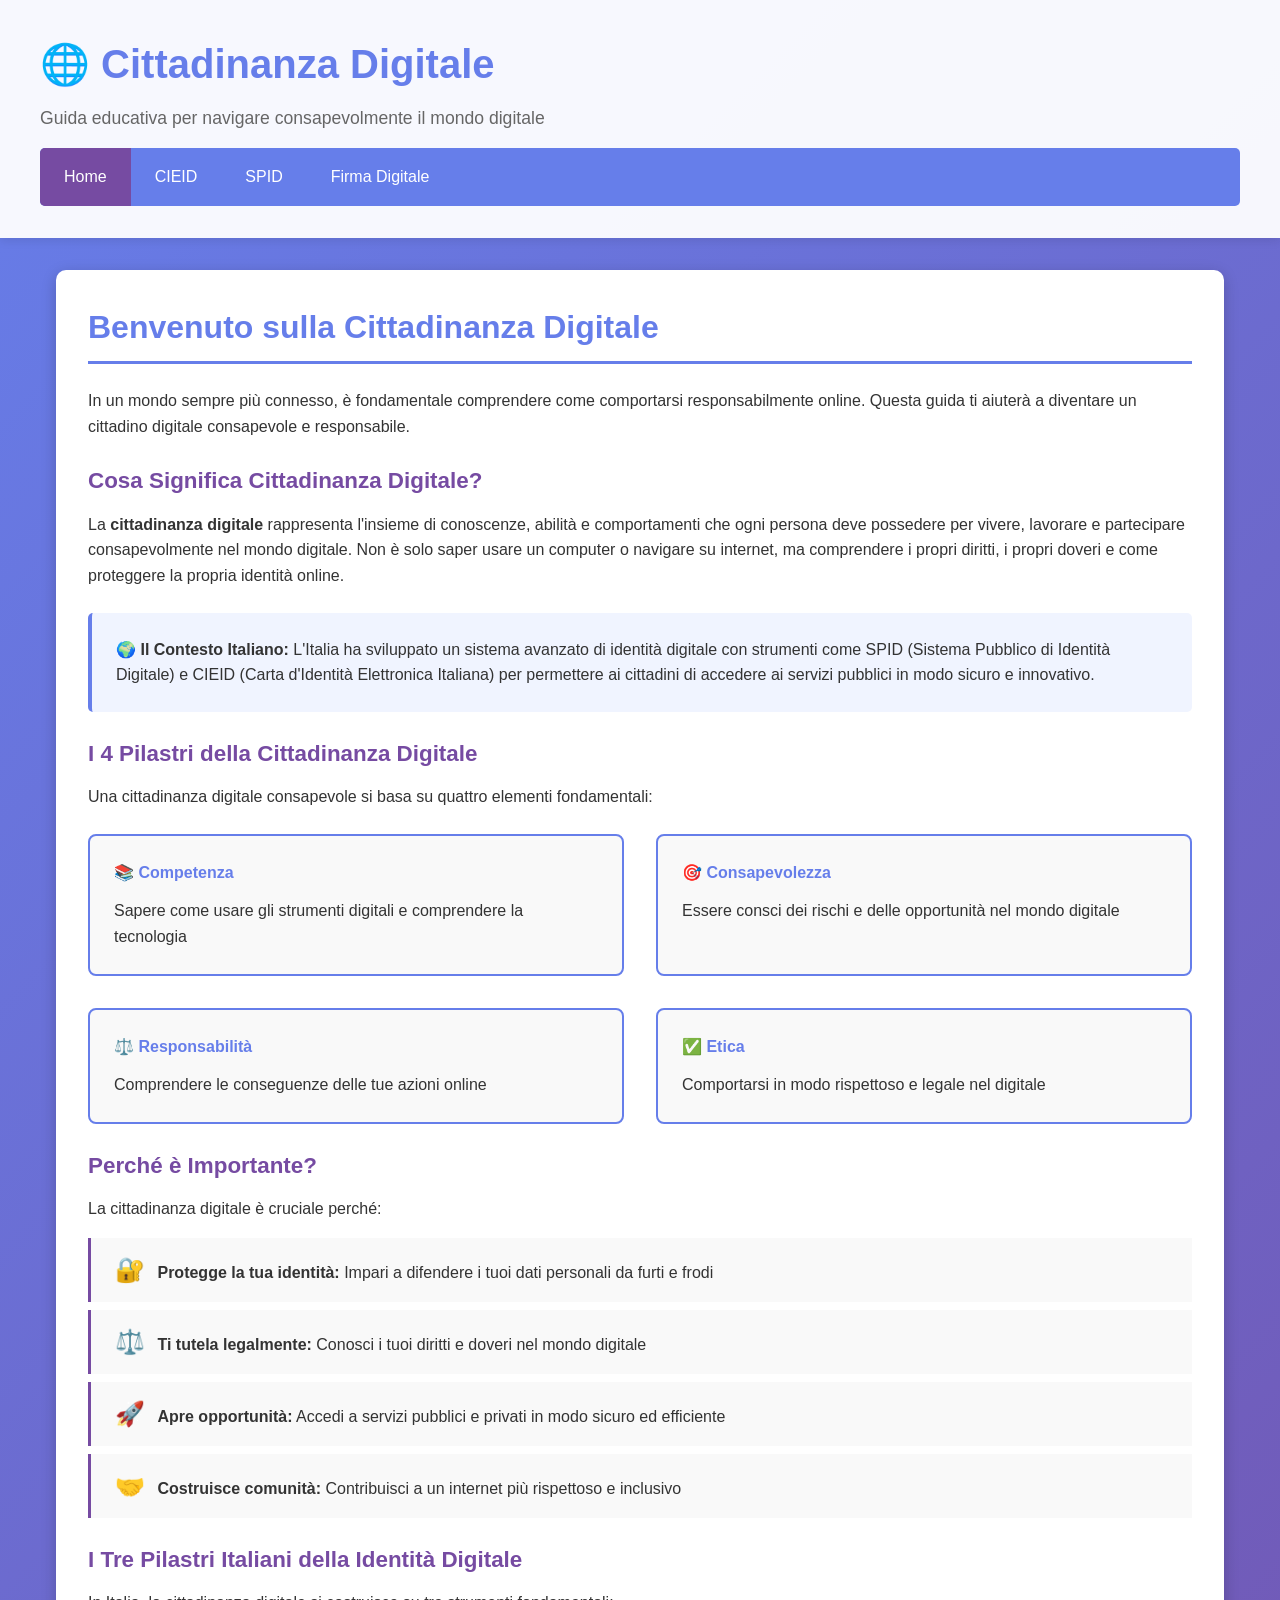
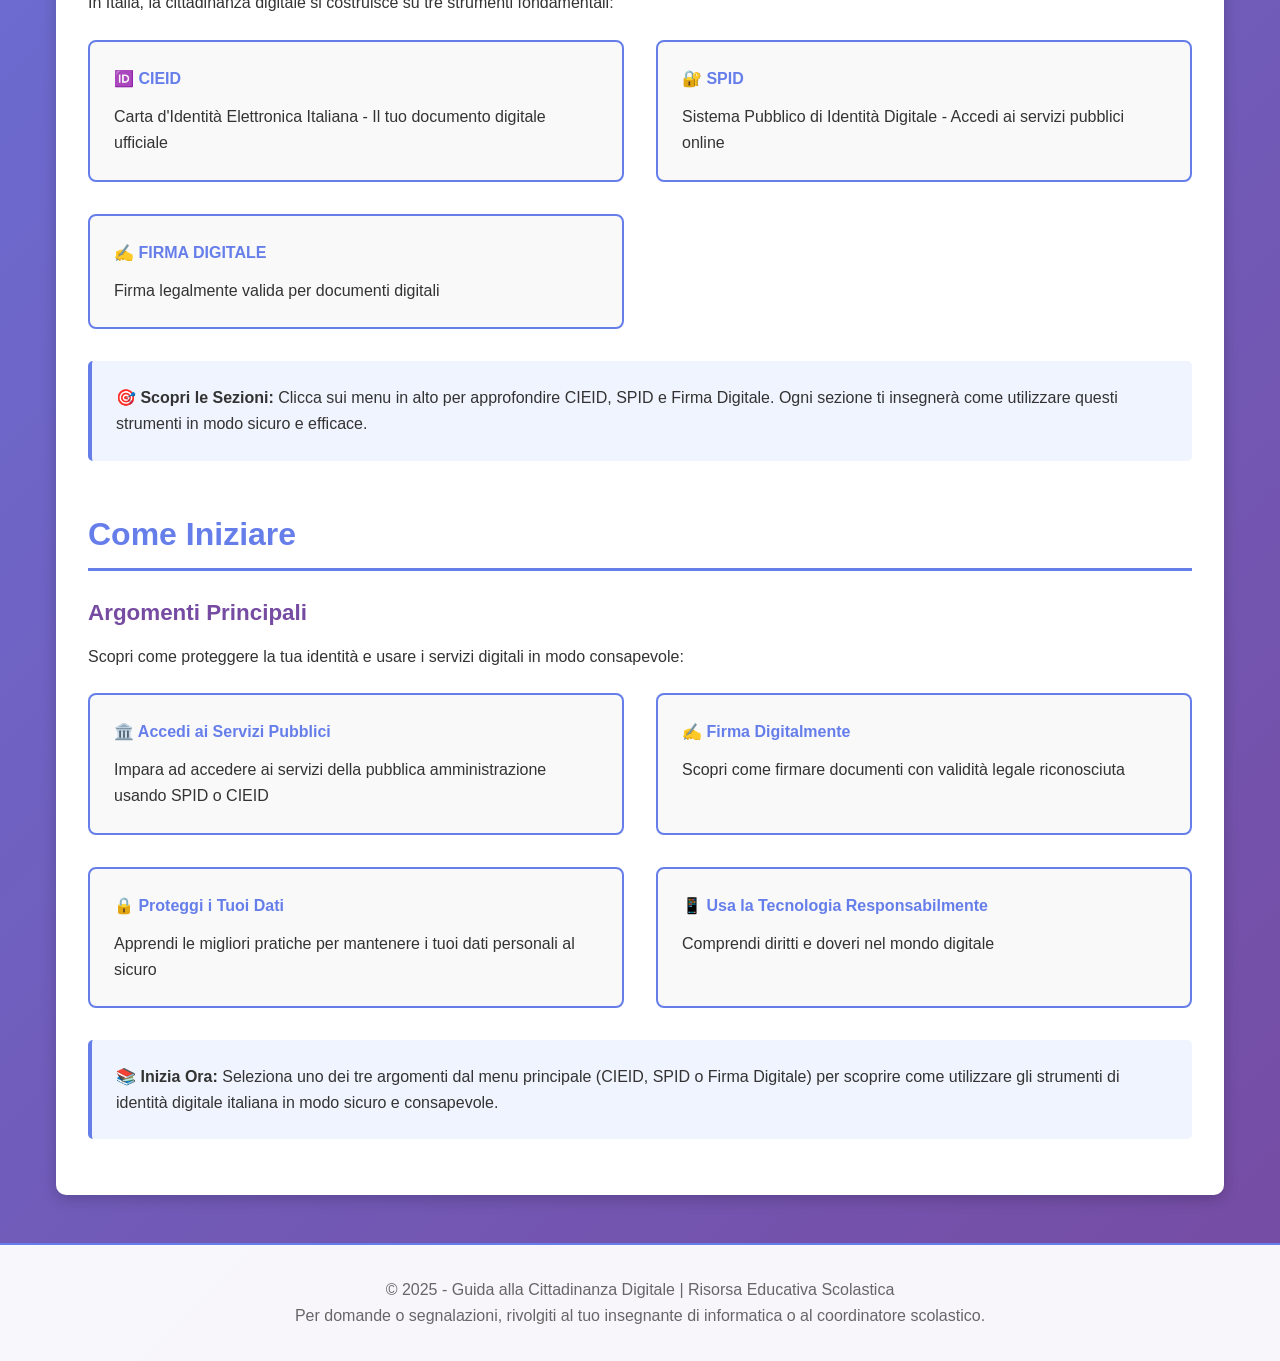
==== index.html @ 8005152b "Add files via upload" ====
<!DOCTYPE html>
<html lang="it">
<head>
    <meta charset="UTF-8">
    <meta name="viewport" content="width=device-width, initial-scale=1.0">
    <title>Cittadinanza Digitale - Guida Educativa</title>
    <link rel="icon" type="image/svg+xml" href="favicon.svg">
    <link rel="stylesheet" href="style.css">
</head>
<body>
    <header>
        <div class="header-content">
            <h1>🌐 Cittadinanza Digitale</h1>
            <p class="subtitle">Guida educativa per navigare consapevolmente il mondo digitale</p>
            <nav id="navigation">
                <a href="#" class="nav-link active" data-section="home">Home</a>
                <a href="#" class="nav-link" data-section="cieid">CIEID</a>
                <a href="#" class="nav-link" data-section="spid">SPID</a>
                <a href="#" class="nav-link" data-section="firma-digitale">Firma Digitale</a>
            </nav>
        </div>
    </header>

    <div class="container">
        <!-- Home Section -->
        <section class="section active" id="home">
            <h2>Benvenuto sulla Cittadinanza Digitale</h2>
            <p>In un mondo sempre più connesso, è fondamentale comprendere come comportarsi responsabilmente online. Questa guida ti aiuterà a diventare un cittadino digitale consapevole e responsabile.</p>
            
            <h3>Cosa Significa Cittadinanza Digitale?</h3>
            <p>La <strong>cittadinanza digitale</strong> rappresenta l'insieme di conoscenze, abilità e comportamenti che ogni persona deve possedere per vivere, lavorare e partecipare consapevolmente nel mondo digitale. Non è solo saper usare un computer o navigare su internet, ma comprendere i propri diritti, i propri doveri e come proteggere la propria identità online.</p>

            <div class="info-box">
                <strong>🌍 Il Contesto Italiano:</strong> L'Italia ha sviluppato un sistema avanzato di identità digitale con strumenti come SPID (Sistema Pubblico di Identità Digitale) e CIEID (Carta d'Identità Elettronica Italiana) per permettere ai cittadini di accedere ai servizi pubblici in modo sicuro e innovativo.
            </div>

            <h3>I 4 Pilastri della Cittadinanza Digitale</h3>
            <p>Una cittadinanza digitale consapevole si basa su quattro elementi fondamentali:</p>

            <div class="grid">
                <div class="card">
                    <h4>📚 Competenza</h4>
                    <p>Sapere come usare gli strumenti digitali e comprendere la tecnologia</p>
                </div>
                <div class="card">
                    <h4>🎯 Consapevolezza</h4>
                    <p>Essere consci dei rischi e delle opportunità nel mondo digitale</p>
                </div>
                <div class="card">
                    <h4>⚖️ Responsabilità</h4>
                    <p>Comprendere le conseguenze delle tue azioni online</p>
                </div>
                <div class="card">
                    <h4>✅ Etica</h4>
                    <p>Comportarsi in modo rispettoso e legale nel digitale</p>
                </div>
            </div>

            <h3>Perché è Importante?</h3>
            <p>La cittadinanza digitale è cruciale perché:</p>
            <ul class="tips-list">
                <li><span class="icon">🔐</span> <strong>Protegge la tua identità:</strong> Impari a difendere i tuoi dati personali da furti e frodi</li>
                <li><span class="icon">⚖️</span> <strong>Ti tutela legalmente:</strong> Conosci i tuoi diritti e doveri nel mondo digitale</li>
                <li><span class="icon">🚀</span> <strong>Apre opportunità:</strong> Accedi a servizi pubblici e privati in modo sicuro ed efficiente</li>
                <li><span class="icon">🤝</span> <strong>Costruisce comunità:</strong> Contribuisci a un internet più rispettoso e inclusivo</li>
            </ul>

            <h3>I Tre Pilastri Italiani della Identità Digitale</h3>
            <p>In Italia, la cittadinanza digitale si costruisce su tre strumenti fondamentali:</p>
            
            <div class="grid">
                <div class="card clickable" onclick="window.location.href='cieid.html'">
                    <h4>🆔 CIEID</h4>
                    <p>Carta d'Identità Elettronica Italiana - Il tuo documento digitale ufficiale</p>
                </div>
                <div class="card clickable" onclick="window.location.href='spid.html'">
                    <h4>🔐 SPID</h4>
                    <p>Sistema Pubblico di Identità Digitale - Accedi ai servizi pubblici online</p>
                </div>
                <div class="card clickable" onclick="window.location.href='firma-digitale.html'">
                    <h4>✍️ FIRMA DIGITALE</h4>
                    <p>Firma legalmente valida per documenti digitali</p>
                </div>
            </div>

            <div class="info-box" style="margin-top: 2rem;">
                <strong>🎯 Scopri le Sezioni:</strong> Clicca sui menu in alto per approfondire CIEID, SPID e Firma Digitale. Ogni sezione ti insegnerà come utilizzare questi strumenti in modo sicuro e efficace.
            </div>

            <h2 style="margin-top: 3rem;">Come Iniziare</h2>
            
            <h3>Argomenti Principali</h3>
            <p>Scopri come proteggere la tua identità e usare i servizi digitali in modo consapevole:</p>

            <div class="grid">
                <div class="card">
                    <h4>🏛️ Accedi ai Servizi Pubblici</h4>
                    <p>Impara ad accedere ai servizi della pubblica amministrazione usando SPID o CIEID</p>
                </div>
                <div class="card">
                    <h4>✍️ Firma Digitalmente</h4>
                    <p>Scopri come firmare documenti con validità legale riconosciuta</p>
                </div>
                <div class="card">
                    <h4>🔒 Proteggi i Tuoi Dati</h4>
                    <p>Apprendi le migliori pratiche per mantenere i tuoi dati personali al sicuro</p>
                </div>
                <div class="card">
                    <h4>📱 Usa la Tecnologia Responsabilmente</h4>
                    <p>Comprendi diritti e doveri nel mondo digitale</p>
                </div>
            </div>

            <div class="info-box" style="margin-top: 2rem;">
                <strong>📚 Inizia Ora:</strong> Seleziona uno dei tre argomenti dal menu principale (CIEID, SPID o Firma Digitale) per scoprire come utilizzare gli strumenti di identità digitale italiana in modo sicuro e consapevole.
            </div>
        </section>
    </div>

    <footer>
        <p>&copy; 2025 - Guida alla Cittadinanza Digitale | Risorsa Educativa Scolastica</p>
        <p>Per domande o segnalazioni, rivolgiti al tuo insegnante di informatica o al coordinatore scolastico.</p>
    </footer>

    <script src="script.js"></script>
</body>
</html>
---- style.css ----
* {
    margin: 0;
    padding: 0;
    box-sizing: border-box;
}

body {
    font-family: 'Segoe UI', Tahoma, Geneva, Verdana, sans-serif;
    line-height: 1.6;
    color: #333;
    background: linear-gradient(135deg, #667eea 0%, #764ba2 100%);
    min-height: 100vh;
}

header {
    background: rgba(255, 255, 255, 0.95);
    padding: 2rem;
    box-shadow: 0 2px 10px rgba(0, 0, 0, 0.1);
    position: sticky;
    top: 0;
    z-index: 100;
}

.header-content {
    max-width: 1200px;
    margin: 0 auto;
}

h1 {
    color: #667eea;
    font-size: 2.5rem;
    margin-bottom: 0.5rem;
}

.subtitle {
    color: #666;
    font-size: 1.1rem;
}

nav {
    background: #667eea;
    overflow: hidden;
    margin-top: 1rem;
    border-radius: 5px;
}

nav a {
    float: left;
    display: block;
    color: white;
    text-align: center;
    padding: 1rem 1.5rem;
    text-decoration: none;
    font-size: 1rem;
    transition: background 0.3s;
}

nav a:hover {
    background: #764ba2;
}

nav a.active {
    background: #764ba2;
}

.container {
    max-width: 1200px;
    margin: 2rem auto;
    padding: 0 1rem;
}

.section {
    background: white;
    padding: 2rem;
    margin-bottom: 2rem;
    border-radius: 10px;
    box-shadow: 0 4px 15px rgba(0, 0, 0, 0.2);
    display: none;
}

.section.active {
    display: block;
    animation: fadeIn 0.5s;
}

@keyframes fadeIn {
    from { opacity: 0; }
    to { opacity: 1; }
}

h2 {
    color: #667eea;
    margin-bottom: 1.5rem;
    font-size: 2rem;
    border-bottom: 3px solid #667eea;
    padding-bottom: 0.5rem;
}

h3 {
    color: #764ba2;
    margin-top: 1.5rem;
    margin-bottom: 0.8rem;
    font-size: 1.4rem;
}

.info-box {
    background: #f0f4ff;
    border-left: 4px solid #667eea;
    padding: 1.5rem;
    margin: 1.5rem 0;
    border-radius: 5px;
}

.tips-list {
    list-style: none;
    margin: 1rem 0;
}

.tips-list li {
    padding: 0.8rem;
    margin: 0.5rem 0;
    background: #f9f9f9;
    border-left: 3px solid #764ba2;
    padding-left: 1.5rem;
}

.icon {
    font-size: 1.5rem;
    margin-right: 0.5rem;
}

.grid {
    display: grid;
    grid-template-columns: 1fr 1fr;
    gap: 2rem;
    margin: 1.5rem 0;
}

.card {
    background: #f9f9f9;
    padding: 1.5rem;
    border-radius: 8px;
    border: 2px solid #667eea;
    transition: transform 0.3s;
}

.card:hover {
    transform: translateY(-5px);
    cursor: pointer;
}

.card.clickable {
    cursor: pointer;
}

.card h4 {
    color: #667eea;
    margin-bottom: 0.8rem;
}

footer {
    background: rgba(255, 255, 255, 0.95);
    padding: 2rem;
    text-align: center;
    margin-top: 3rem;
    border-top: 2px solid #667eea;
}

footer p {
    color: #666;
}

@media (max-width: 768px) {
    h1 {
        font-size: 1.8rem;
    }

    nav a {
        float: none;
        width: 100%;
        padding: 0.8rem;
    }

    .grid {
        grid-template-columns: 1fr;
    }

    .container {
        padding: 0 0.5rem;
    }

    .section {
        padding: 1.5rem;
    }
}
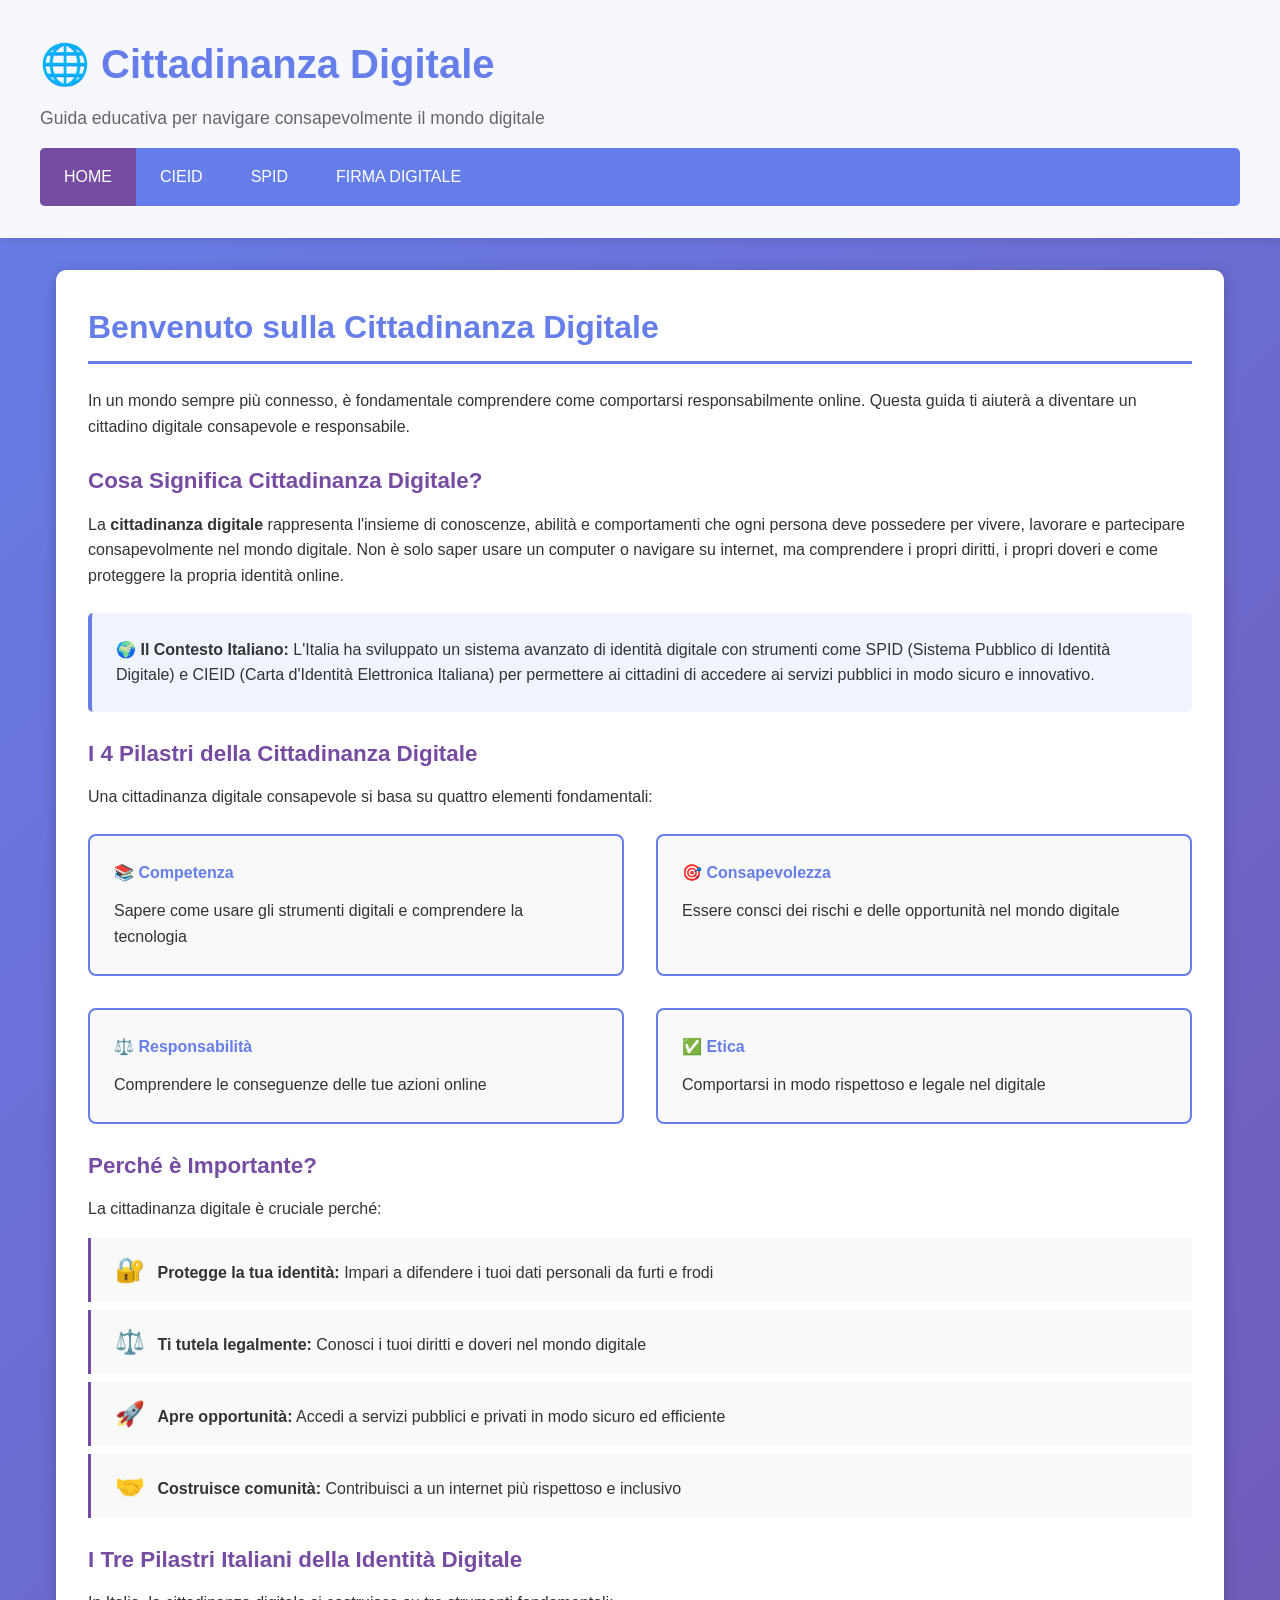
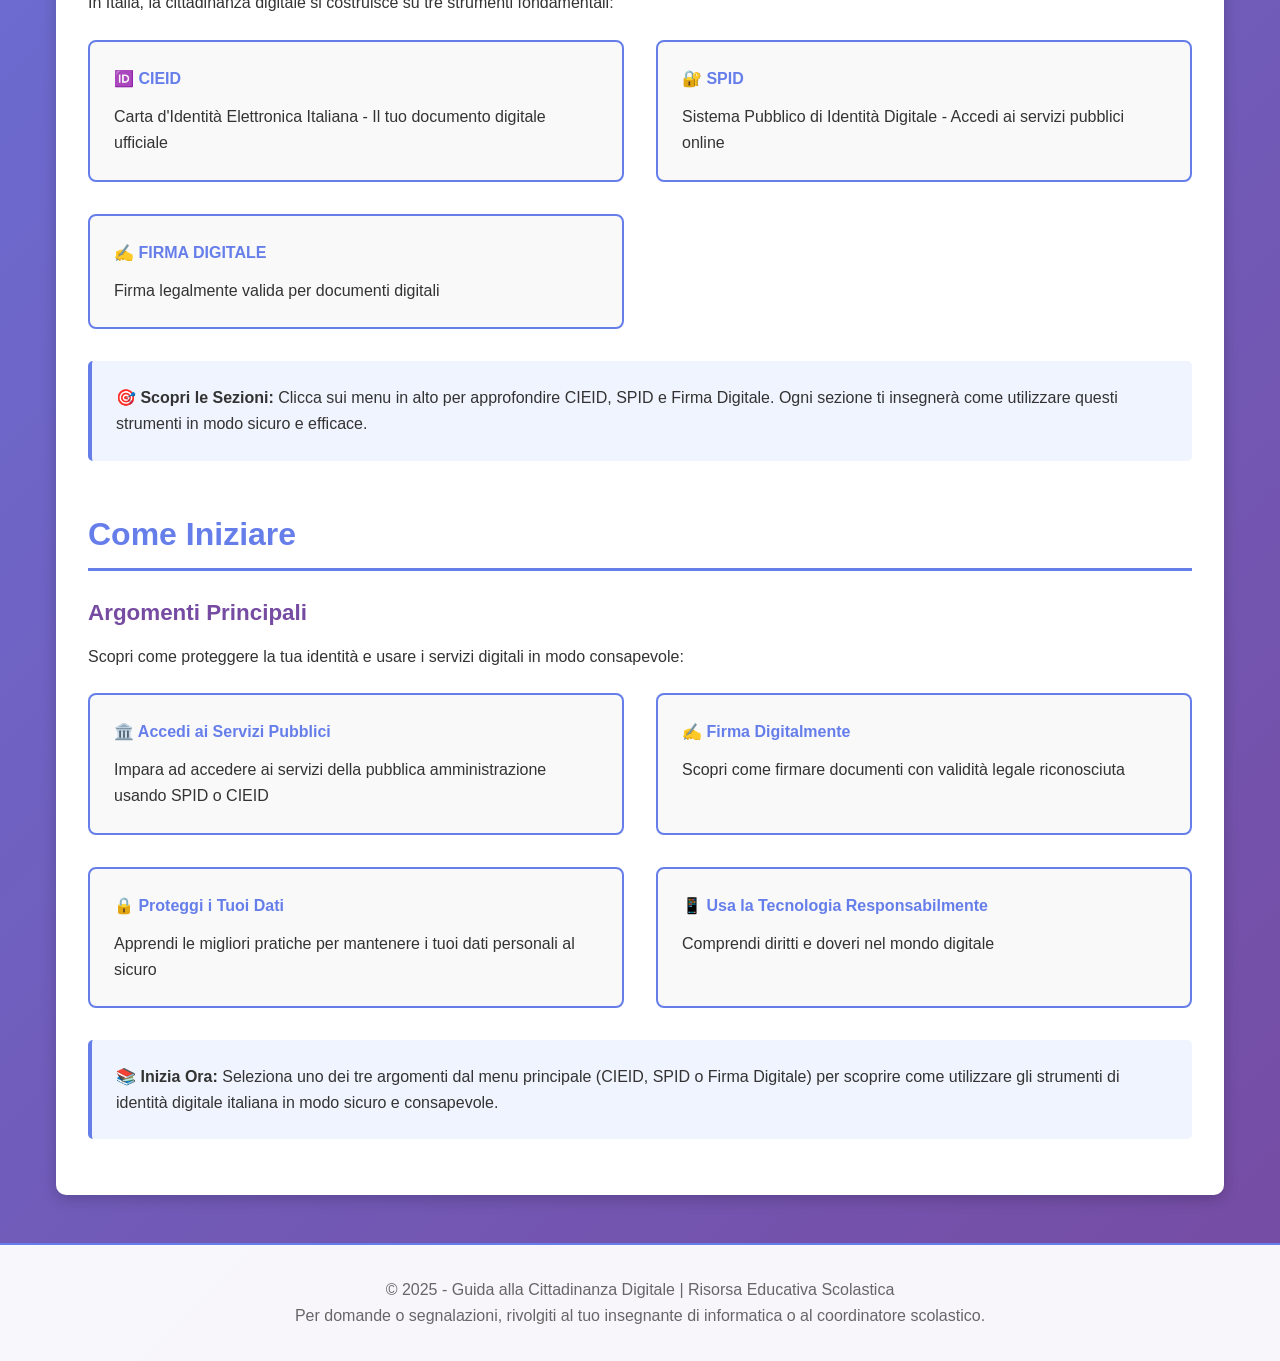
==== commit 80b57d4c: "Aggiorna menu e header" ====
--- a/index.html
+++ b/index.html
@@ -13,10 +13,10 @@
             <h1>🌐 Cittadinanza Digitale</h1>
             <p class="subtitle">Guida educativa per navigare consapevolmente il mondo digitale</p>
             <nav id="navigation">
-                <a href="#" class="nav-link active" data-section="home">Home</a>
+                <a href="#" class="nav-link active" data-section="home">HOME</a>
                 <a href="#" class="nav-link" data-section="cieid">CIEID</a>
                 <a href="#" class="nav-link" data-section="spid">SPID</a>
-                <a href="#" class="nav-link" data-section="firma-digitale">Firma Digitale</a>
+                <a href="#" class="nav-link" data-section="firma-digitale">FIRMA DIGITALE</a>
             </nav>
         </div>
     </header>
@@ -124,4 +124,4 @@
 
     <script src="script.js"></script>
 </body>
-</html>+</html>
--- a/style.css
+++ b/style.css
@@ -12,14 +12,11 @@
     min-height: 100vh;
 }
 
-header {
-    background: rgba(255, 255, 255, 0.95);
-    padding: 2rem;
-    box-shadow: 0 2px 10px rgba(0, 0, 0, 0.1);
-    position: sticky;
-    top: 0;
-    z-index: 100;
-}
+header {
+    background: rgba(255, 255, 255, 0.95);
+    padding: 2rem;
+    box-shadow: 0 2px 10px rgba(0, 0, 0, 0.1);
+}
 
 .header-content {
     max-width: 1200px;
@@ -44,16 +41,16 @@
     border-radius: 5px;
 }
 
-nav a {
-    float: left;
-    display: block;
-    color: white;
-    text-align: center;
-    padding: 1rem 1.5rem;
-    text-decoration: none;
-    font-size: 1rem;
-    transition: background 0.3s;
-}
+nav a {
+    float: left;
+    display: block;
+    color: white;
+    text-align: center;
+    padding: 1rem 1.5rem;
+    text-decoration: none;
+    font-size: 1rem;
+    transition: background 0.3s;
+}
 
 nav a:hover {
     background: #764ba2;
@@ -192,4 +189,4 @@
     .section {
         padding: 1.5rem;
     }
-}+}
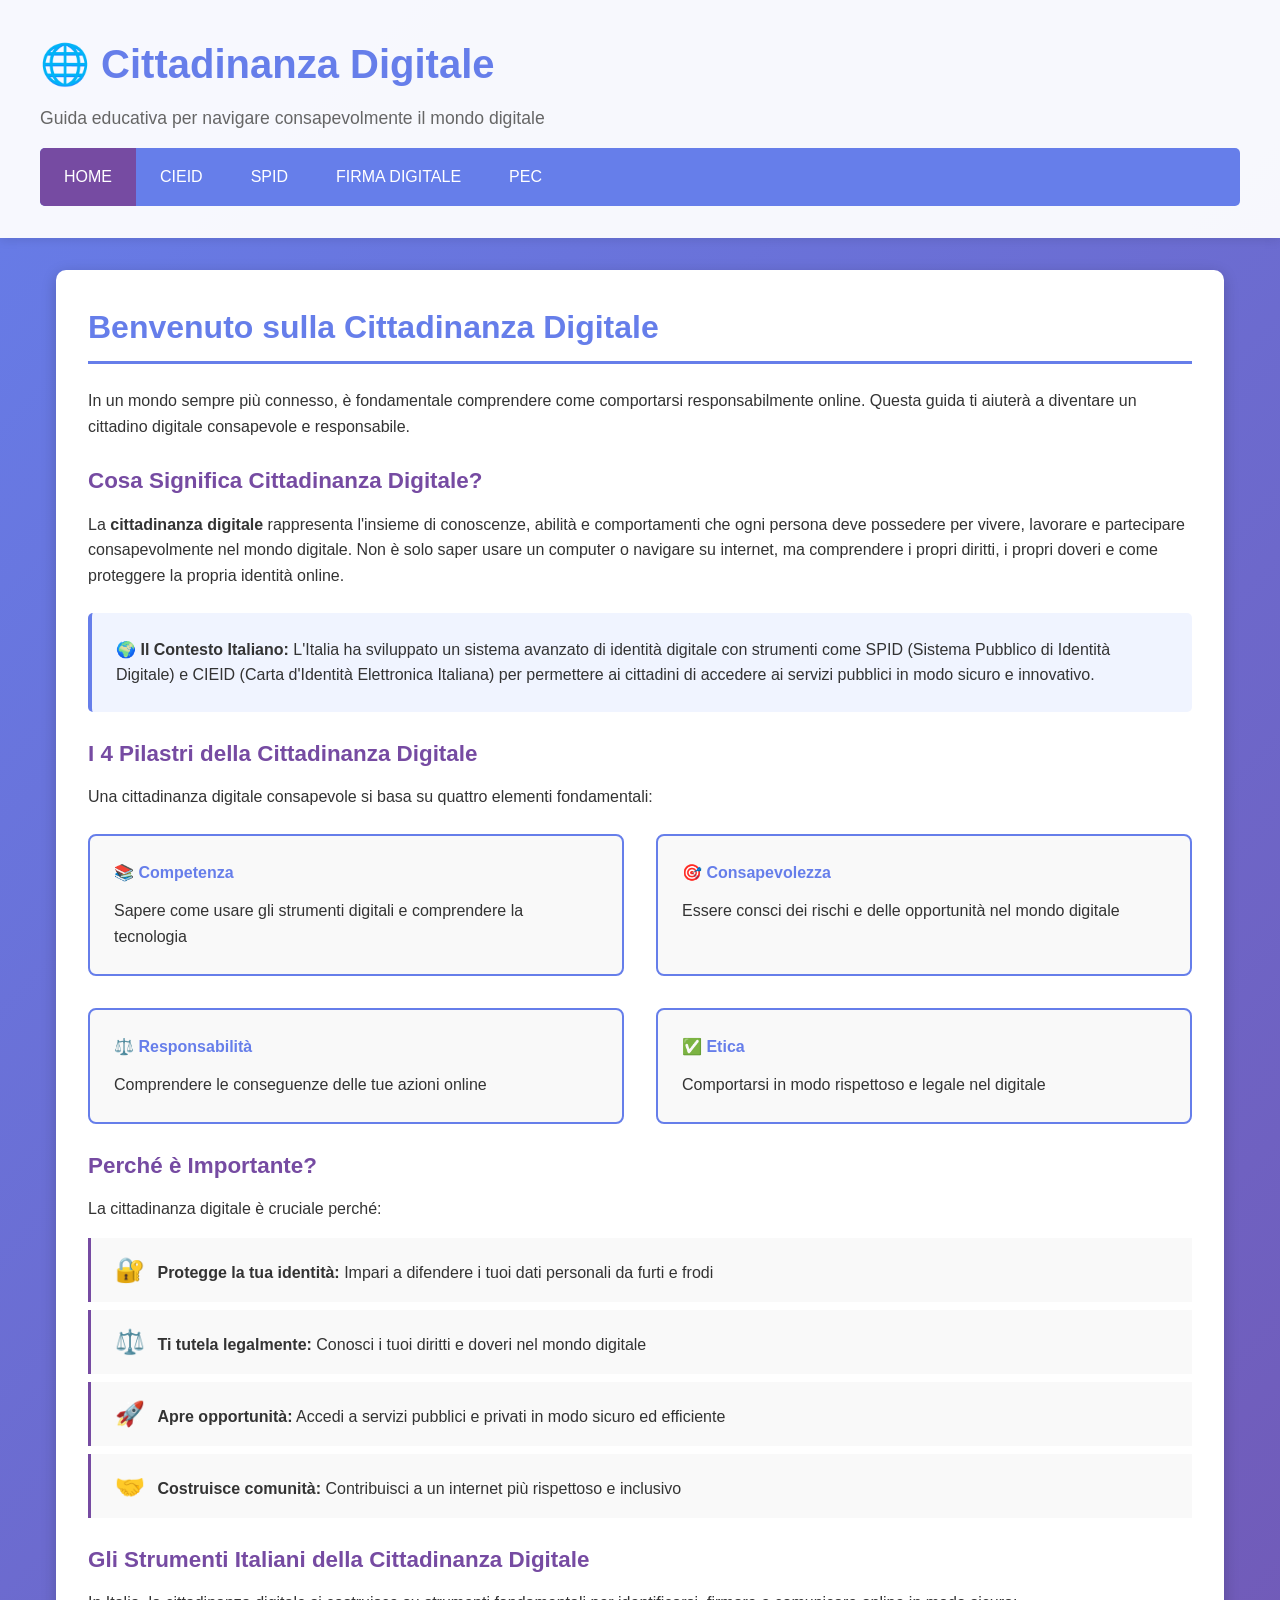
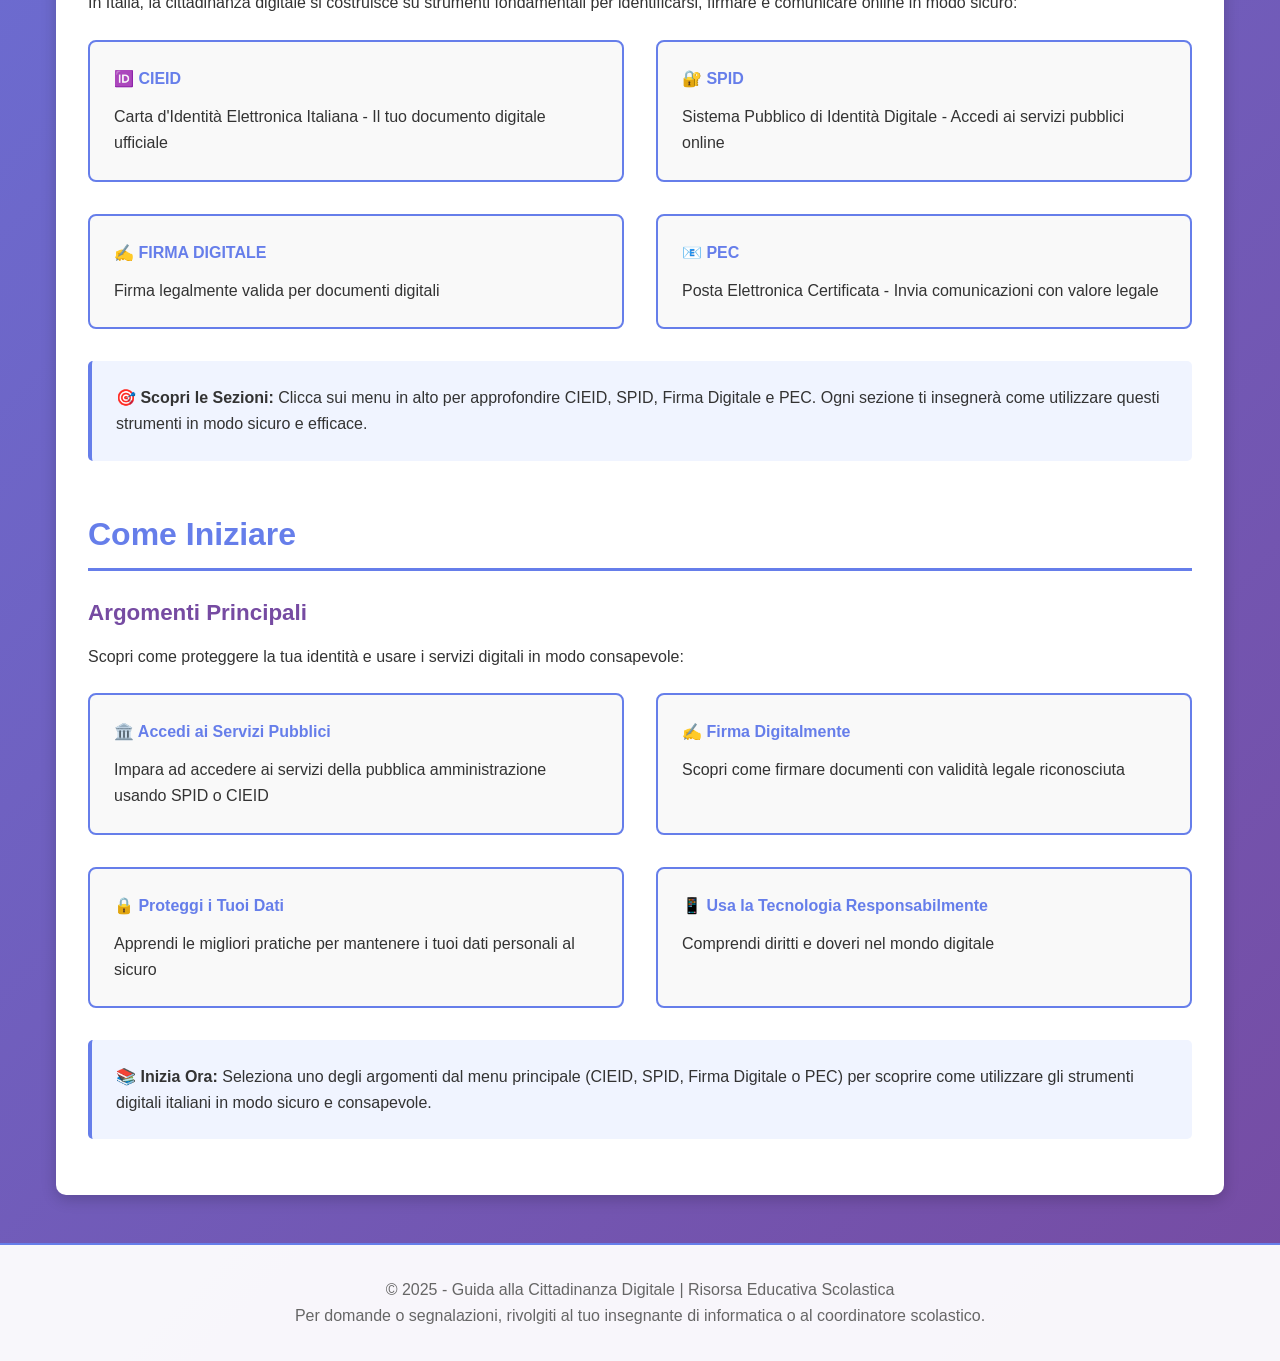
==== commit e1d3276c: "Aggiungi pagina PEC" ====
--- a/index.html
+++ b/index.html
@@ -14,10 +14,11 @@
             <p class="subtitle">Guida educativa per navigare consapevolmente il mondo digitale</p>
             <nav id="navigation">
                 <a href="#" class="nav-link active" data-section="home">HOME</a>
-                <a href="#" class="nav-link" data-section="cieid">CIEID</a>
-                <a href="#" class="nav-link" data-section="spid">SPID</a>
+                <a href="#" class="nav-link" data-section="cieid">CIEID</a>
+                <a href="#" class="nav-link" data-section="spid">SPID</a>
                 <a href="#" class="nav-link" data-section="firma-digitale">FIRMA DIGITALE</a>
-            </nav>
+                <a href="#" class="nav-link" data-section="pec">PEC</a>
+            </nav>
         </div>
     </header>
 
@@ -65,8 +66,8 @@
                 <li><span class="icon">🤝</span> <strong>Costruisce comunità:</strong> Contribuisci a un internet più rispettoso e inclusivo</li>
             </ul>
 
-            <h3>I Tre Pilastri Italiani della Identità Digitale</h3>
-            <p>In Italia, la cittadinanza digitale si costruisce su tre strumenti fondamentali:</p>
+            <h3>Gli Strumenti Italiani della Cittadinanza Digitale</h3>
+            <p>In Italia, la cittadinanza digitale si costruisce su strumenti fondamentali per identificarsi, firmare e comunicare online in modo sicuro:</p>
             
             <div class="grid">
                 <div class="card clickable" onclick="window.location.href='cieid.html'">
@@ -77,14 +78,18 @@
                     <h4>🔐 SPID</h4>
                     <p>Sistema Pubblico di Identità Digitale - Accedi ai servizi pubblici online</p>
                 </div>
-                <div class="card clickable" onclick="window.location.href='firma-digitale.html'">
-                    <h4>✍️ FIRMA DIGITALE</h4>
-                    <p>Firma legalmente valida per documenti digitali</p>
-                </div>
-            </div>
-
-            <div class="info-box" style="margin-top: 2rem;">
-                <strong>🎯 Scopri le Sezioni:</strong> Clicca sui menu in alto per approfondire CIEID, SPID e Firma Digitale. Ogni sezione ti insegnerà come utilizzare questi strumenti in modo sicuro e efficace.
+                <div class="card clickable" onclick="window.location.href='firma-digitale.html'">
+                    <h4>✍️ FIRMA DIGITALE</h4>
+                    <p>Firma legalmente valida per documenti digitali</p>
+                </div>
+                <div class="card clickable" onclick="window.location.href='pec.html'">
+                    <h4>📧 PEC</h4>
+                    <p>Posta Elettronica Certificata - Invia comunicazioni con valore legale</p>
+                </div>
+            </div>
+
+            <div class="info-box" style="margin-top: 2rem;">
+                <strong>🎯 Scopri le Sezioni:</strong> Clicca sui menu in alto per approfondire CIEID, SPID, Firma Digitale e PEC. Ogni sezione ti insegnerà come utilizzare questi strumenti in modo sicuro e efficace.
             </div>
 
             <h2 style="margin-top: 3rem;">Come Iniziare</h2>
@@ -111,9 +116,9 @@
                 </div>
             </div>
 
-            <div class="info-box" style="margin-top: 2rem;">
-                <strong>📚 Inizia Ora:</strong> Seleziona uno dei tre argomenti dal menu principale (CIEID, SPID o Firma Digitale) per scoprire come utilizzare gli strumenti di identità digitale italiana in modo sicuro e consapevole.
-            </div>
+            <div class="info-box" style="margin-top: 2rem;">
+                <strong>📚 Inizia Ora:</strong> Seleziona uno degli argomenti dal menu principale (CIEID, SPID, Firma Digitale o PEC) per scoprire come utilizzare gli strumenti digitali italiani in modo sicuro e consapevole.
+            </div>
         </section>
     </div>
 
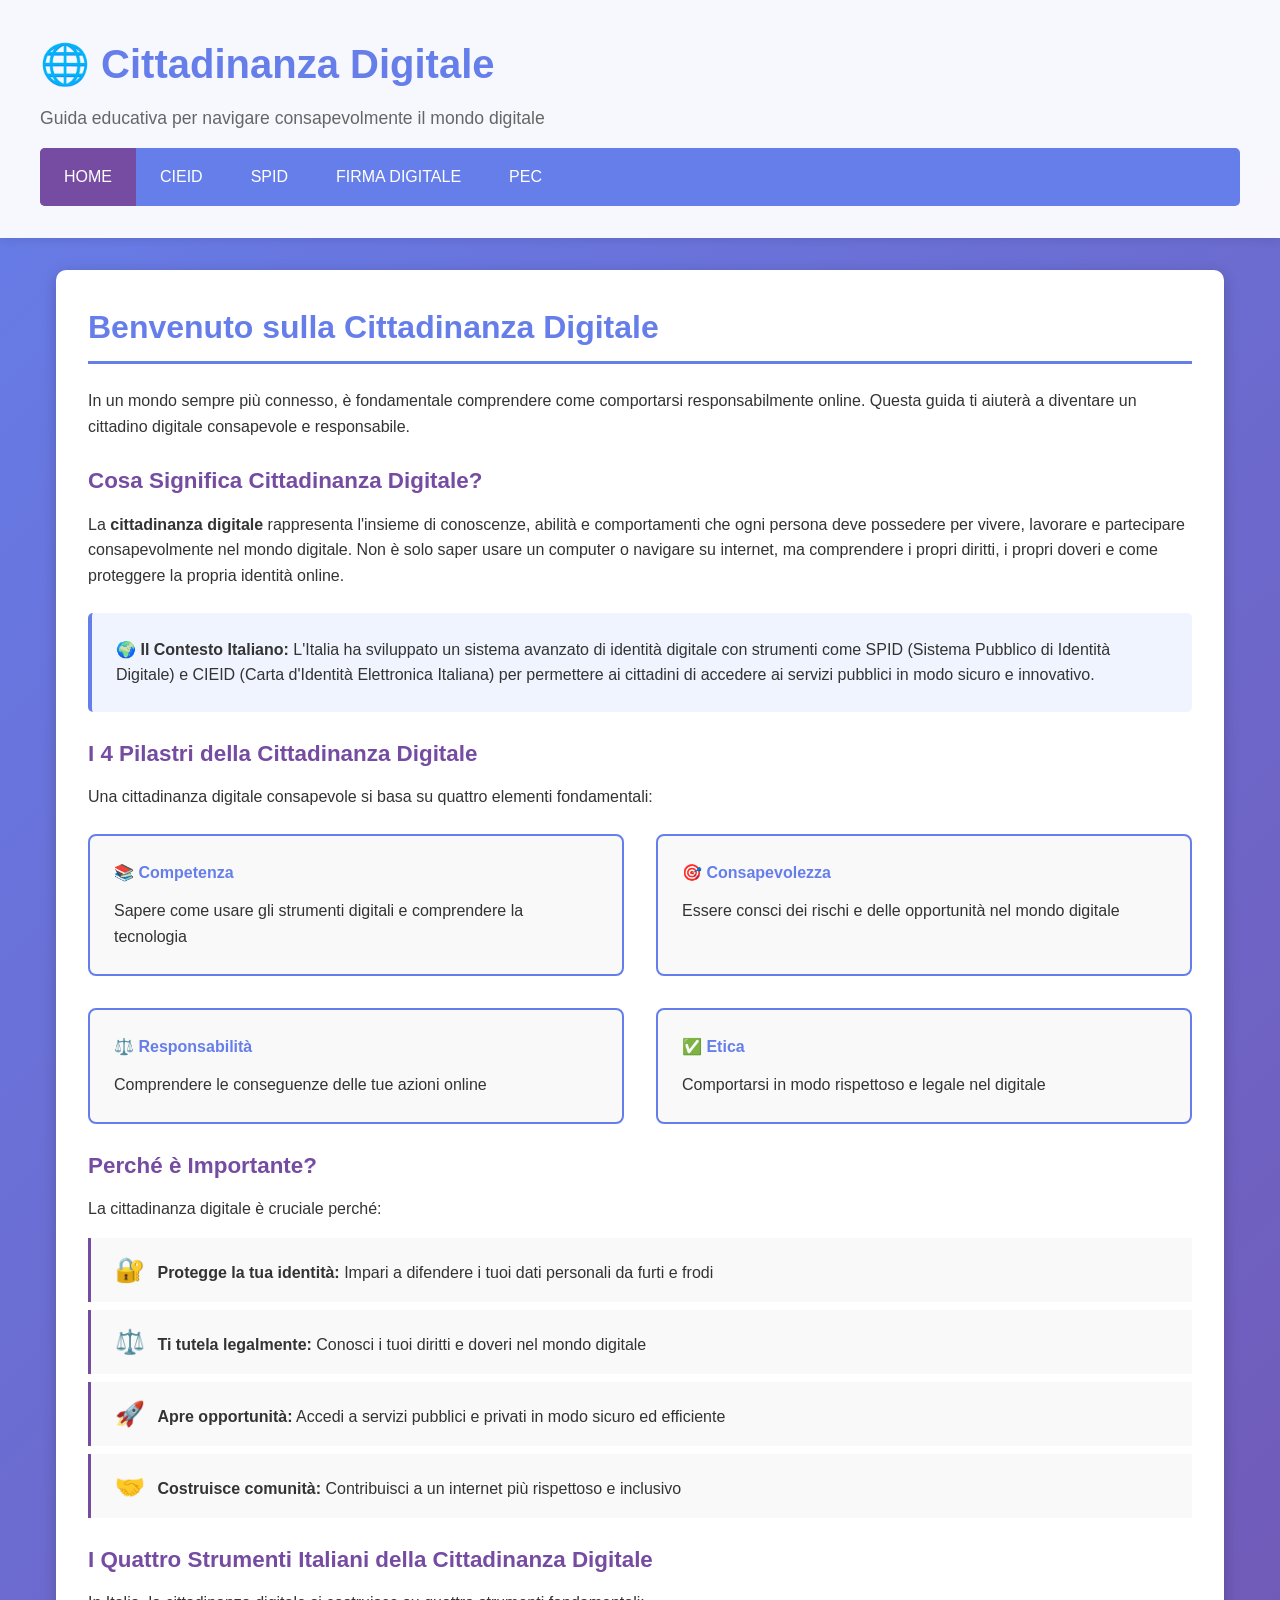
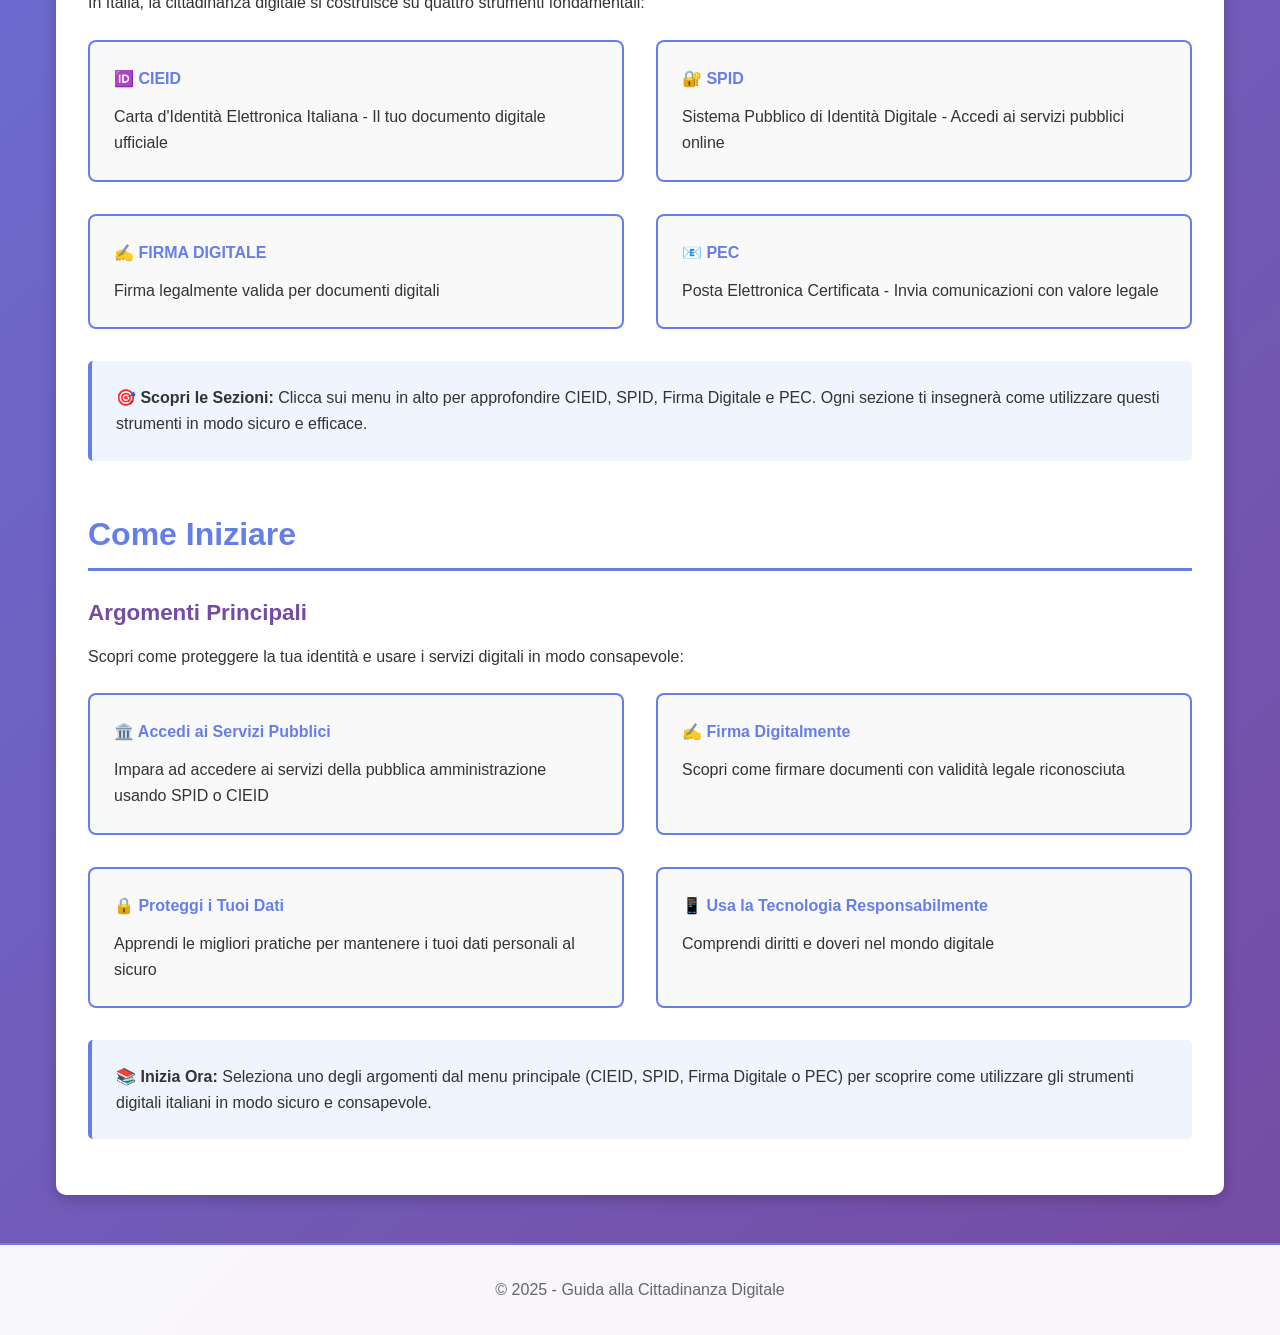
==== commit ad3d2213: "Aggiorna home footer e link PEC" ====
--- a/index.html
+++ b/index.html
@@ -66,8 +66,8 @@
                 <li><span class="icon">🤝</span> <strong>Costruisce comunità:</strong> Contribuisci a un internet più rispettoso e inclusivo</li>
             </ul>
 
-            <h3>Gli Strumenti Italiani della Cittadinanza Digitale</h3>
-            <p>In Italia, la cittadinanza digitale si costruisce su strumenti fondamentali per identificarsi, firmare e comunicare online in modo sicuro:</p>
+            <h3>I Quattro Strumenti Italiani della Cittadinanza Digitale</h3>
+            <p>In Italia, la cittadinanza digitale si costruisce su quattro strumenti fondamentali:</p>
             
             <div class="grid">
                 <div class="card clickable" onclick="window.location.href='cieid.html'">
@@ -122,10 +122,9 @@
         </section>
     </div>
 
-    <footer>
-        <p>&copy; 2025 - Guida alla Cittadinanza Digitale | Risorsa Educativa Scolastica</p>
-        <p>Per domande o segnalazioni, rivolgiti al tuo insegnante di informatica o al coordinatore scolastico.</p>
-    </footer>
+    <footer>
+        <p>&copy; 2025 - Guida alla Cittadinanza Digitale</p>
+    </footer>
 
     <script src="script.js"></script>
 </body>
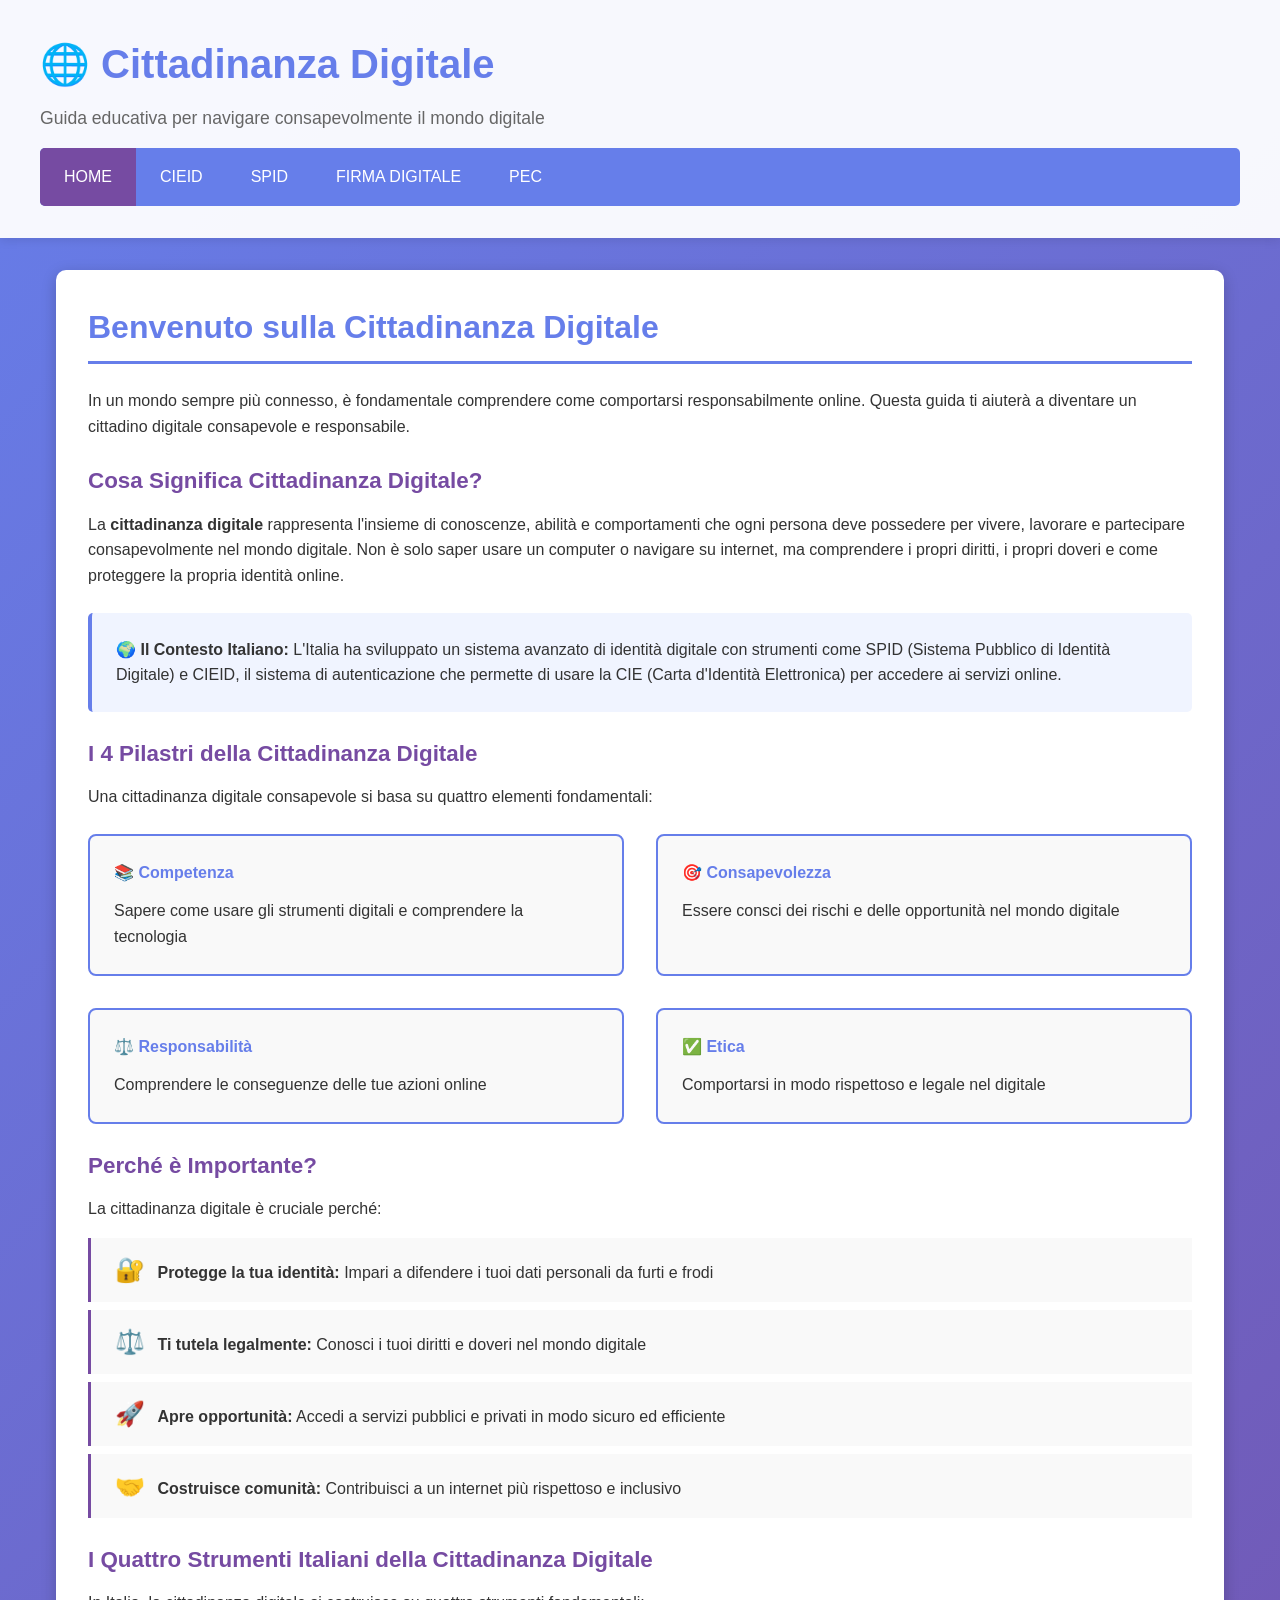
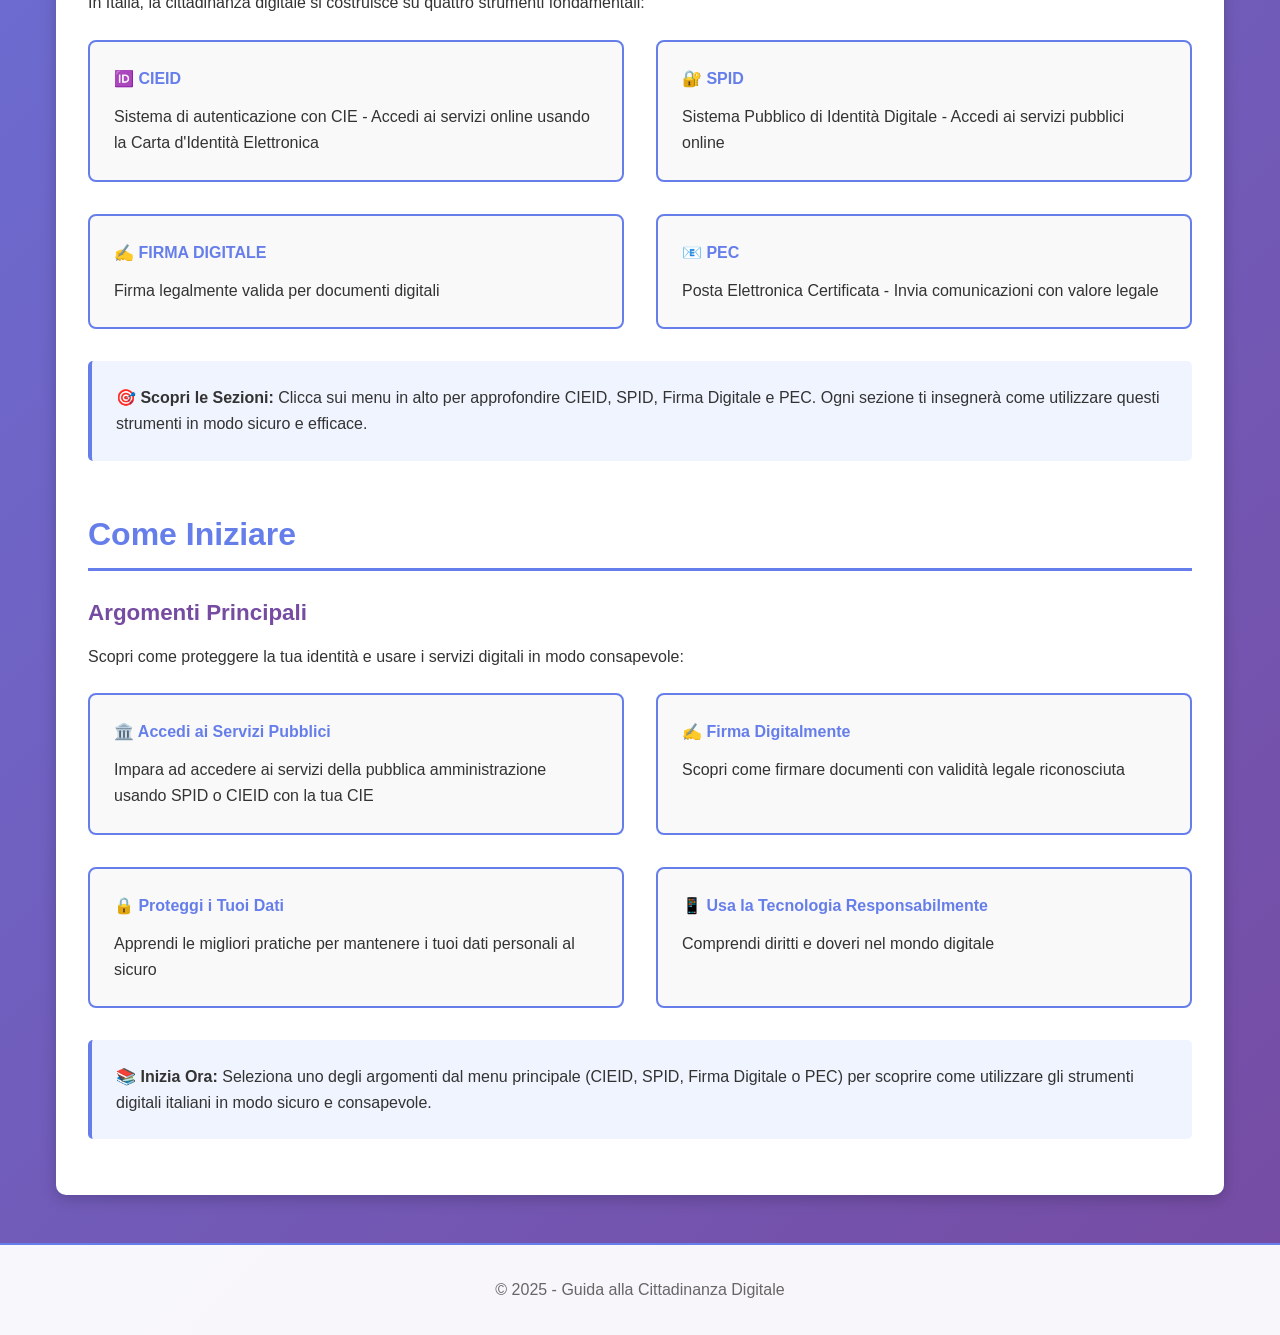
==== commit 102bc03f: "Correggi descrizione CIEID" ====
--- a/index.html
+++ b/index.html
@@ -32,7 +32,7 @@
             <p>La <strong>cittadinanza digitale</strong> rappresenta l'insieme di conoscenze, abilità e comportamenti che ogni persona deve possedere per vivere, lavorare e partecipare consapevolmente nel mondo digitale. Non è solo saper usare un computer o navigare su internet, ma comprendere i propri diritti, i propri doveri e come proteggere la propria identità online.</p>
 
             <div class="info-box">
-                <strong>🌍 Il Contesto Italiano:</strong> L'Italia ha sviluppato un sistema avanzato di identità digitale con strumenti come SPID (Sistema Pubblico di Identità Digitale) e CIEID (Carta d'Identità Elettronica Italiana) per permettere ai cittadini di accedere ai servizi pubblici in modo sicuro e innovativo.
+                <strong>🌍 Il Contesto Italiano:</strong> L'Italia ha sviluppato un sistema avanzato di identità digitale con strumenti come SPID (Sistema Pubblico di Identità Digitale) e CIEID, il sistema di autenticazione che permette di usare la CIE (Carta d'Identità Elettronica) per accedere ai servizi online.
             </div>
 
             <h3>I 4 Pilastri della Cittadinanza Digitale</h3>
@@ -70,10 +70,10 @@
             <p>In Italia, la cittadinanza digitale si costruisce su quattro strumenti fondamentali:</p>
             
             <div class="grid">
-                <div class="card clickable" onclick="window.location.href='cieid.html'">
-                    <h4>🆔 CIEID</h4>
-                    <p>Carta d'Identità Elettronica Italiana - Il tuo documento digitale ufficiale</p>
-                </div>
+                <div class="card clickable" onclick="window.location.href='cieid.html'">
+                    <h4>🆔 CIEID</h4>
+                    <p>Sistema di autenticazione con CIE - Accedi ai servizi online usando la Carta d'Identità Elettronica</p>
+                </div>
                 <div class="card clickable" onclick="window.location.href='spid.html'">
                     <h4>🔐 SPID</h4>
                     <p>Sistema Pubblico di Identità Digitale - Accedi ai servizi pubblici online</p>
@@ -98,10 +98,10 @@
             <p>Scopri come proteggere la tua identità e usare i servizi digitali in modo consapevole:</p>
 
             <div class="grid">
-                <div class="card">
-                    <h4>🏛️ Accedi ai Servizi Pubblici</h4>
-                    <p>Impara ad accedere ai servizi della pubblica amministrazione usando SPID o CIEID</p>
-                </div>
+                <div class="card">
+                    <h4>🏛️ Accedi ai Servizi Pubblici</h4>
+                    <p>Impara ad accedere ai servizi della pubblica amministrazione usando SPID o CIEID con la tua CIE</p>
+                </div>
                 <div class="card">
                     <h4>✍️ Firma Digitalmente</h4>
                     <p>Scopri come firmare documenti con validità legale riconosciuta</p>
--- a/style.css
+++ b/style.css
@@ -141,14 +141,13 @@
     transition: transform 0.3s;
 }
 
-.card:hover {
-    transform: translateY(-5px);
-    cursor: pointer;
-}
-
-.card.clickable {
-    cursor: pointer;
-}
+.card:hover {
+    transform: translateY(-5px);
+}
+
+.card.clickable {
+    cursor: pointer;
+}
 
 .card h4 {
     color: #667eea;
